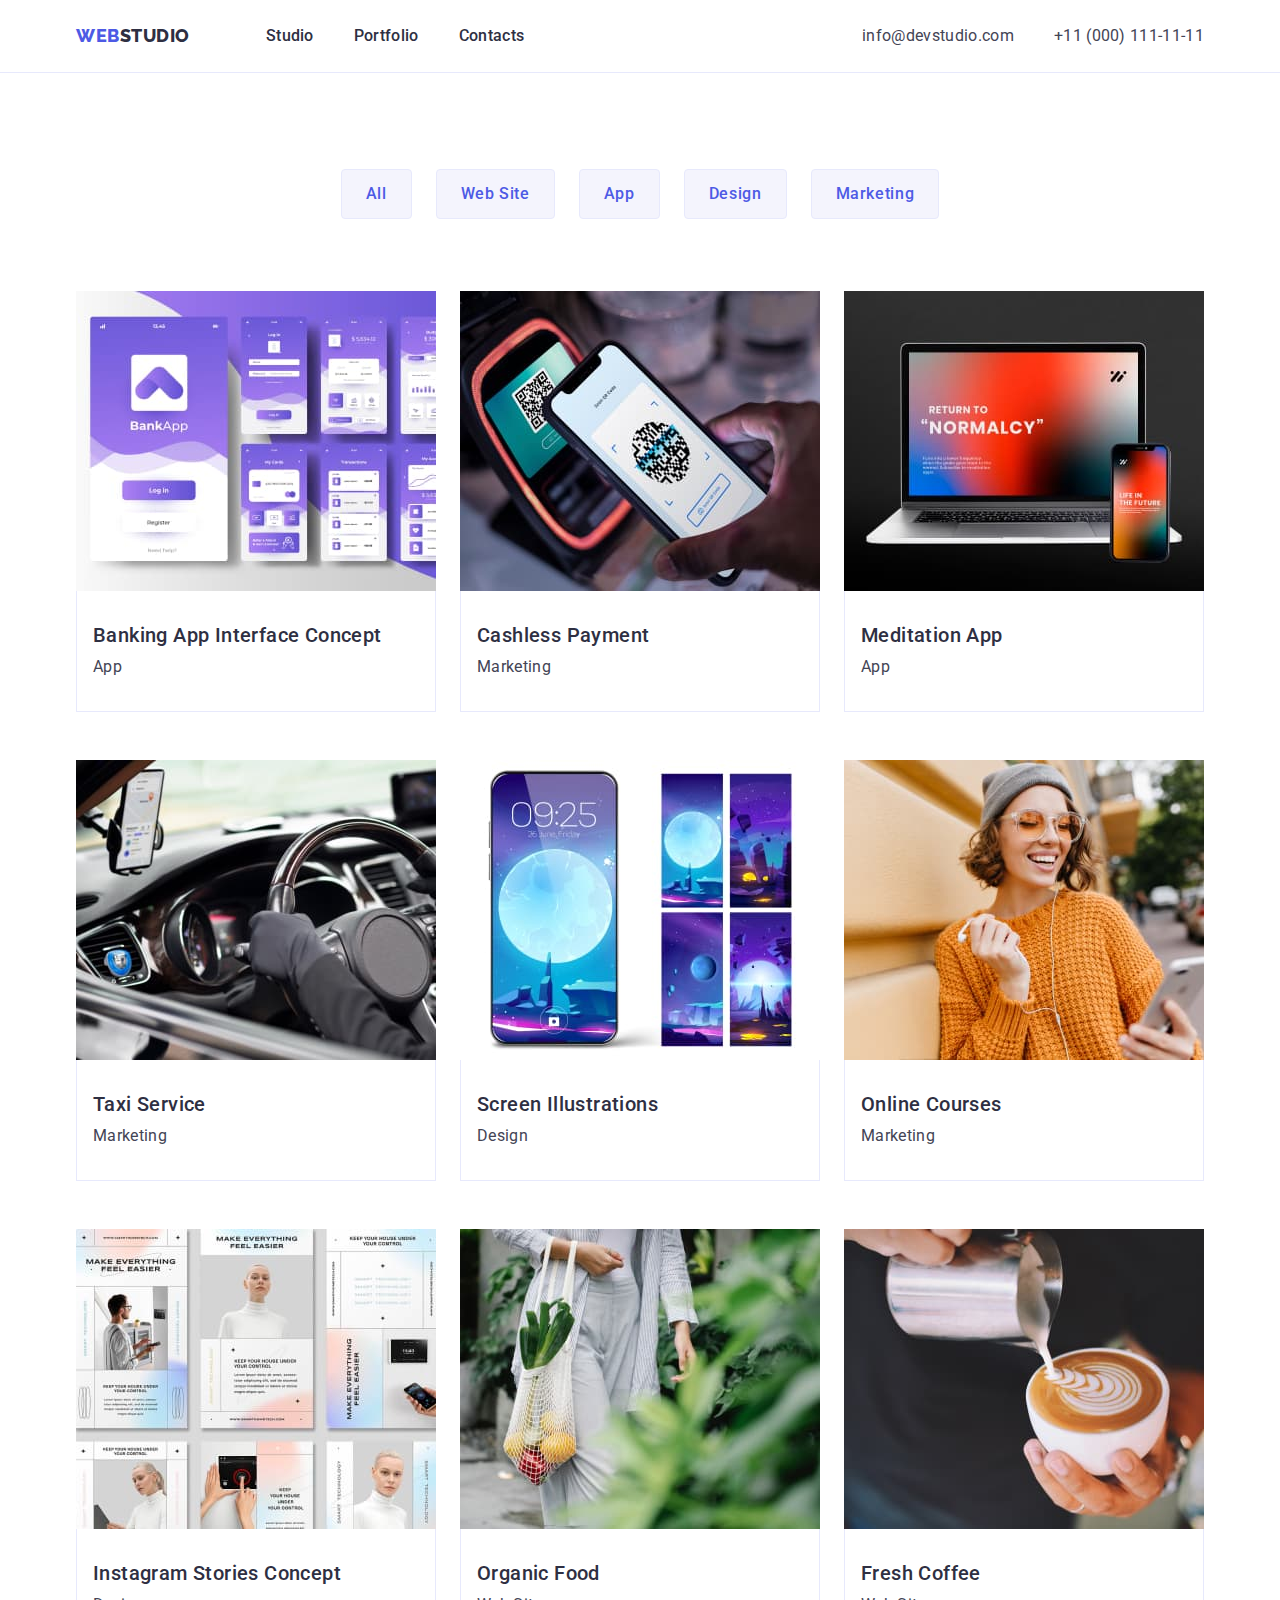
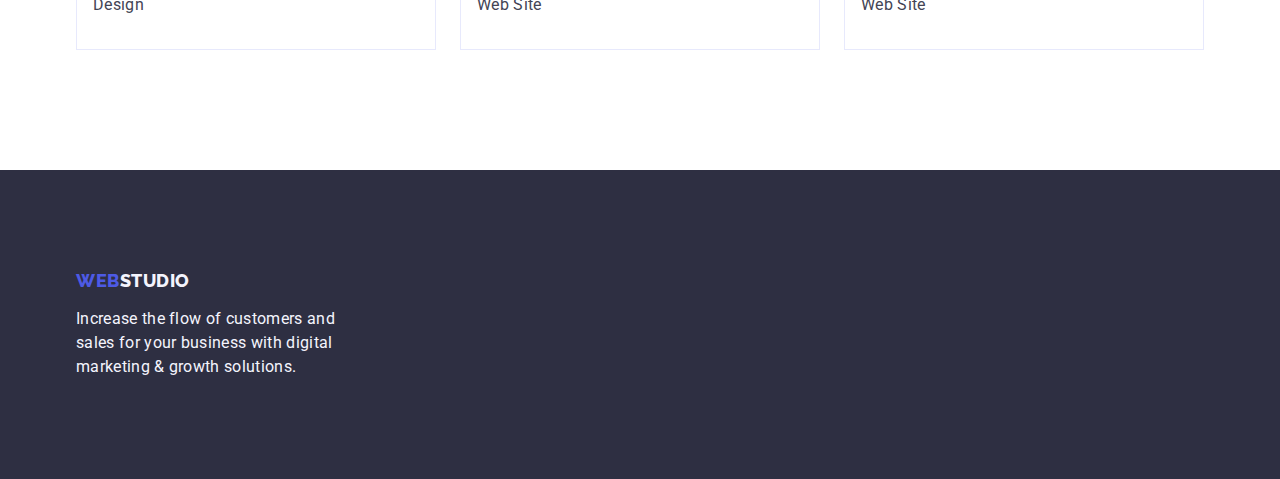
==== portfolio.html @ 114fa02d "Initial commit" ====
<!DOCTYPE html>
<html lang="en">
  <head>
    <meta charset="UTF-8" />
    <meta name="viewport" content="width=device-width, initial-scale=1.0" />
    <title>Portfolio</title>
    <link rel="preconnect" href="https://fonts.googleapis.com" />
    <link rel="preconnect" href="https://fonts.gstatic.com" crossorigin />
    <link
      href="https://fonts.googleapis.com/css2?family=Raleway:wght@800&family=Roboto:wght@400;500;700;900&display=swap"
      rel="stylesheet"
    />
    <link
      rel="stylesheet"
      href="https://cdn.jsdelivr.net/npm/modern-normalize@1.1.0/modern-normalize.min.css"
    />
    <link rel="stylesheet" href="./css/styles.css" />
  </head>

  <body>
    <header class="header">
      <div class="container">
        <nav class="header-nav">
          <a class="logo link" href="./index.html"
            >Web<span class="logo-studio">Studio</span></a
          >
          <ul class="menu-list list">
            <li class="header-list">
              <a class="menu-item link" href="./index.html">Studio</a>
            </li>
            <li class="header-list">
              <a class="menu-item link" href="./portfolio.html">Portfolio</a>
            </li>
            <li class="header-list">
              <a class="menu-item link" href="">Contacts</a>
            </li>
          </ul>
        </nav>
        <address class="address-link">
          <ul class="address-list list">
            <li>
              <a class="link-address link" href="mailto:info@devstudio.com"
                >info@devstudio.com</a
              >
            </li>
            <li>
              <a class="link-address link" href="tel:+110001111111"
                >+11 (000) 111-11-11</a
              >
            </li>
          </ul>
        </address>
      </div>
    </header>

    <main>
      <section class="cases">
        <div class="container">
          <h1 class="visually-hidden">Filter</h1>
          <ul class="cases-btn-list list">
            <li class="cases-btn-item">
              <button class="button-filter" type="button">All</button>
            </li>
            <li class="cases-btn-item">
              <button class="button-filter" type="button">Web Site</button>
            </li>
            <li class="cases-btn-item">
              <button class="button-filter" type="button">App</button>
            </li>
            <li class="cases-btn-item">
              <button class="button-filter" type="button">Design</button>
            </li>
            <li class="cases-btn-item">
              <button class="button-filter" type="button">Marketing</button>
            </li>
          </ul>
          <ul class="thumb-list list">
            <li class="thumb-item">
              <a class="link" href=""
                ><img
                  src="./images/banking_app.jpg"
                  alt="Banking App Interface Concept"
                  width="360"
                  height="300"
                  class="thumb"
                />
                <div class="thumb-text">
                  <h2 class="third-title">Banking App Interface Concept</h2>
                  <p class="description">App</p>
                </div>
              </a>
            </li>
            <li class="thumb-item">
              <a class="link" href="">
                <img
                  src="./images/cashless_payment.jpg"
                  alt="Cashless Payment"
                  width="360"
                  height="300"
                  class="thumb"
                />
                <div class="thumb-text">
                  <h2 class="third-title">Cashless Payment</h2>
                  <p class="description">Marketing</p>
                </div>
              </a>
            </li>
            <li class="thumb-item">
              <a class="link" href="">
                <img
                  src="./images/meditation_app.jpg"
                  alt="Meditation App"
                  width="360"
                  height="300"
                  class="thumb"
                />
                <div class="thumb-text">
                  <h2 class="third-title">Meditation App</h2>
                  <p class="description">App</p>
                </div>
              </a>
            </li>
            <li class="thumb-item">
              <a class="link" href="">
                <img
                  src="./images/taxi_service.jpg"
                  alt="Taxi Service"
                  width="360"
                  height="300"
                  class="thumb"
                />
                <div class="thumb-text">
                  <h2 class="third-title">Taxi Service</h2>
                  <p class="description">Marketing</p>
                </div>
              </a>
            </li>
            <li class="thumb-item">
              <a class="link" href="">
                <img
                  src="./images/screen_illustrator.jpg"
                  alt="Screen Illustrations"
                  width="360"
                  height="300"
                  class="thumb"
                />
                <div class="thumb-text">
                  <h2 class="third-title">Screen Illustrations</h2>
                  <p class="description">Design</p>
                </div>
              </a>
            </li>
            <li class="thumb-item">
              <a class="link" href="">
                <img
                  src="./images/online_courses.jpg"
                  alt="Online Courses"
                  width="360"
                  height="300"
                  class="thumb"
                />
                <div class="thumb-text">
                  <h2 class="third-title">Online Courses</h2>
                  <p class="description">Marketing</p>
                </div>
              </a>
            </li>
            <li class="thumb-item">
              <a class="link" href="">
                <img
                  src="./images/instagram_story.jpg"
                  alt="Instagram Stories Concept"
                  width="360"
                  height="300"
                  class="thumb"
                />
                <div class="thumb-text">
                  <h2 class="third-title">Instagram Stories Concept</h2>
                  <p class="description">Design</p>
                </div>
              </a>
            </li>
            <li class="thumb-item">
              <a class="link" href="">
                <img
                  src="./images/organic_food.jpg"
                  alt="Organic Food"
                  width="360"
                  height="300"
                  class="thumb"
                />
                <div class="thumb-text">
                  <h2 class="third-title">Organic Food</h2>
                  <p class="description">Web Site</p>
                </div>
              </a>
            </li>
            <li class="thumb-item">
              <a class="link" href="">
                <img
                  src="./images/fresh_coffee.jpg"
                  alt="Fresh Coffee"
                  width="360"
                  height="300"
                  class="thumb"
                />
                <div class="thumb-text">
                  <h2 class="third-title">Fresh Coffee</h2>
                  <p class="description">Web Site</p>
                </div>
              </a>
            </li>
          </ul>
        </div>
      </section>
    </main>

    <footer class="footer-section">
      <div class="container">
        <a class="footer-logo link" href="./index.html"
          >Web<span class="footer-logo-studio">Studio</span></a
        >
        <p class="footer-text">
          Increase the flow of customers and sales for your business with
          digital marketing & growth solutions.
        </p>
      </div>
    </footer>
  </body>
</html>
---- css/styles.css ----
:root {
  --primary-state: #4d5ae5;
  --secondary-state: #404bbf;
  --slate: #434455;
  --navyblue: #2e2f42;
  --white: #ffffff;
  --cloud: #f4f4fd;
}

h1,
h2,
h3,
h4,
h5,
h6,
p {
  margin-top: 0;
  margin-bottom: 0;
}

ul,
ol {
  margin-top: 0;
  margin-bottom: 0;
  padding-left: 0;
}

img {
  display: block;
}

body {
  font-family: Roboto, sans-serif;
  background-color: var(--white);
  color: var(--slate);
}

.visually-hidden {
  position: absolute;
  width: 1px;
  height: 1px;
  margin: -1px;
  border: 0;
  padding: 0;
  white-space: nowrap;
  clip-path: inset(100%);
  clip: rect(0 0 0 0);
  overflow: hidden;
}

.container {
  max-width: 1158px;
  width: 100%;
  padding-right: 15px;
  padding-left: 15px;
  margin: 0 auto;
}

.list {
  list-style: none;
}

.link {
  text-decoration: none;
}

.header {
  border-bottom: 1px solid #e7e9fc;
}

.logo {
  font-size: 18px;
  font-family: Raleway, sans-serif;
  font-weight: 800;
  line-height: 1.17;
  letter-spacing: 0.03em;
  text-transform: uppercase;
  color: var(--primary-state);
  margin-right: 76px;
}

.logo-studio {
  color: var(--navyblue);
}

.header .container {
  display: flex;
}

.header-nav {
  display: flex;
  align-items: center;
  margin-right: auto;
}

.menu-list {
  display: flex;
  gap: 40px;
}

.menu-item {
  display: flex;
  font-size: 16px;
  font-weight: 500;
  line-height: 1.5;
  letter-spacing: 0.02em;
  color: var(--navyblue);
  padding: 24px 0;
}

.address-list {
  display: flex;
  gap: 40px;
}

.menu-item:hover,
.menu-item:focus {
  color: var(--secondary-state);
}

.address-link {
  font-style: normal;
  display: flex;
  align-items: center;
}

.link-address {
  font-size: 16px;
  line-height: 1.5;
  letter-spacing: 0.02em;
  font-style: normal;
  color: inherit;
}

.link-address:hover,
.link-address:focus {
  color: var(--secondary-state);
}

.main-section {
  background-color: var(--navyblue);
  padding: 188px 0;
}

.main-title {
  color: var(--white);
  text-align: center;
  font-size: 56px;
  font-weight: 700;
  line-height: 1.07;
  letter-spacing: 0.02em;
  margin: 0 auto;
  max-width: 496px;
  margin-bottom: 48px;
}

.main-button {
  color: var(--white);
  font-size: 16px;
  font-weight: 500;
  line-height: 1.5;
  letter-spacing: 0.04em;
  background-color: var(--primary-state);
  cursor: pointer;
  border-radius: 4px;
  border: none;
  display: block;
  padding: 16px 32px;
  margin: 0 auto;
  min-width: 169px;
}

.main-button:hover,
.main-button:focus {
  background-color: var(--secondary-state);
}

.goal-section {
  padding: 120px 0;
}

.goal-list {
  display: flex;
  gap: 24px;
}

.goal-list-item {
  flex-basis: 264px;
}

.third-title {
  font-size: 20px;
  font-weight: 500;
  line-height: 1.2;
  letter-spacing: 0.02em;
  color: var(--navyblue);
  margin-bottom: 8px;
}

.description {
  font-size: 16px;
  line-height: 1.5;
  letter-spacing: 0.02em;
  color: var(--slate);
}

.results {
  padding-bottom: 120px;
}

.result-title {
  margin-bottom: 72px;
}

.results-list {
  display: flex;
  gap: 24px;
}

.results-list-item {
  width: calc((100% - 48px) / 3);
}

.second-title {
  color: var(--navyblue);
  text-align: center;
  font-size: 36px;
  font-weight: 700;
  line-height: 1.11;
  letter-spacing: 0.02em;
  text-transform: capitalize;
}

.team-section {
  background-color: var(--cloud);
  padding: 120px 0;
}

.team-title {
  margin-bottom: 72px;
}

.team-list {
  display: flex;
  gap: 24px;
}

.team-card {
  background-color: var(--white);
  border-radius: 0px 0px 4px 4px;
  box-shadow: 0px 2px 1px 0px rgba(46, 47, 66, 0.08),
    0px 1px 1px 0px rgba(46, 47, 66, 0.16),
    0px 1px 6px 0px rgba(46, 47, 66, 0.08);
  width: calc((100% - 72px) / 4);
}

.team-text {
  text-align: center;
  padding: 32px 16px;
}

.cases {
  padding-top: 96px;
  padding-bottom: 120px;
}

.cases-btn-list {
  display: flex;
  margin-bottom: 72px;
  gap: 24px;
  justify-content: center;
}

.button-filter {
  font-size: 16px;
  font-weight: 500;
  line-height: 1.5;
  letter-spacing: 0.04em;
  color: var(--primary-state);
  background-color: var(--cloud);
  cursor: pointer;
  padding: 12px 24px;
  border-radius: 4px;
  border: 1px solid var(--cornflower, #e7e9fc);
}

.button-filter:hover,
.button-filter:focus {
  color: var(--white);
  background-color: #404bbf;
  border: 1px solid transparent;
}

.thumb-list {
  display: flex;
  flex-wrap: wrap;
  gap: 48px 24px;
}

.thumb-item {
  width: calc((100% - 48px) / 3);
}

.thumb-text {
  padding: 32px 16px;
  border: 1px solid var(--cornflower, #e7e9fc);
  border-top: none;
}

.footer-section {
  background-color: var(--navyblue);
  padding: 100px 0;
}

.footer-logo {
  font-size: 18px;
  font-family: Raleway, sans-serif;
  font-weight: 800;
  line-height: 1.17;
  letter-spacing: 0.03em;
  text-transform: uppercase;
  color: var(--primary-state);
  display: inline-block;
  margin-bottom: 16px;
}

.footer-logo-studio {
  color: var(--cloud);
}

.footer-text {
  font-size: 16px;
  line-height: 1.5;
  letter-spacing: 0.02em;
  color: var(--cloud);
  max-width: 264px;
}
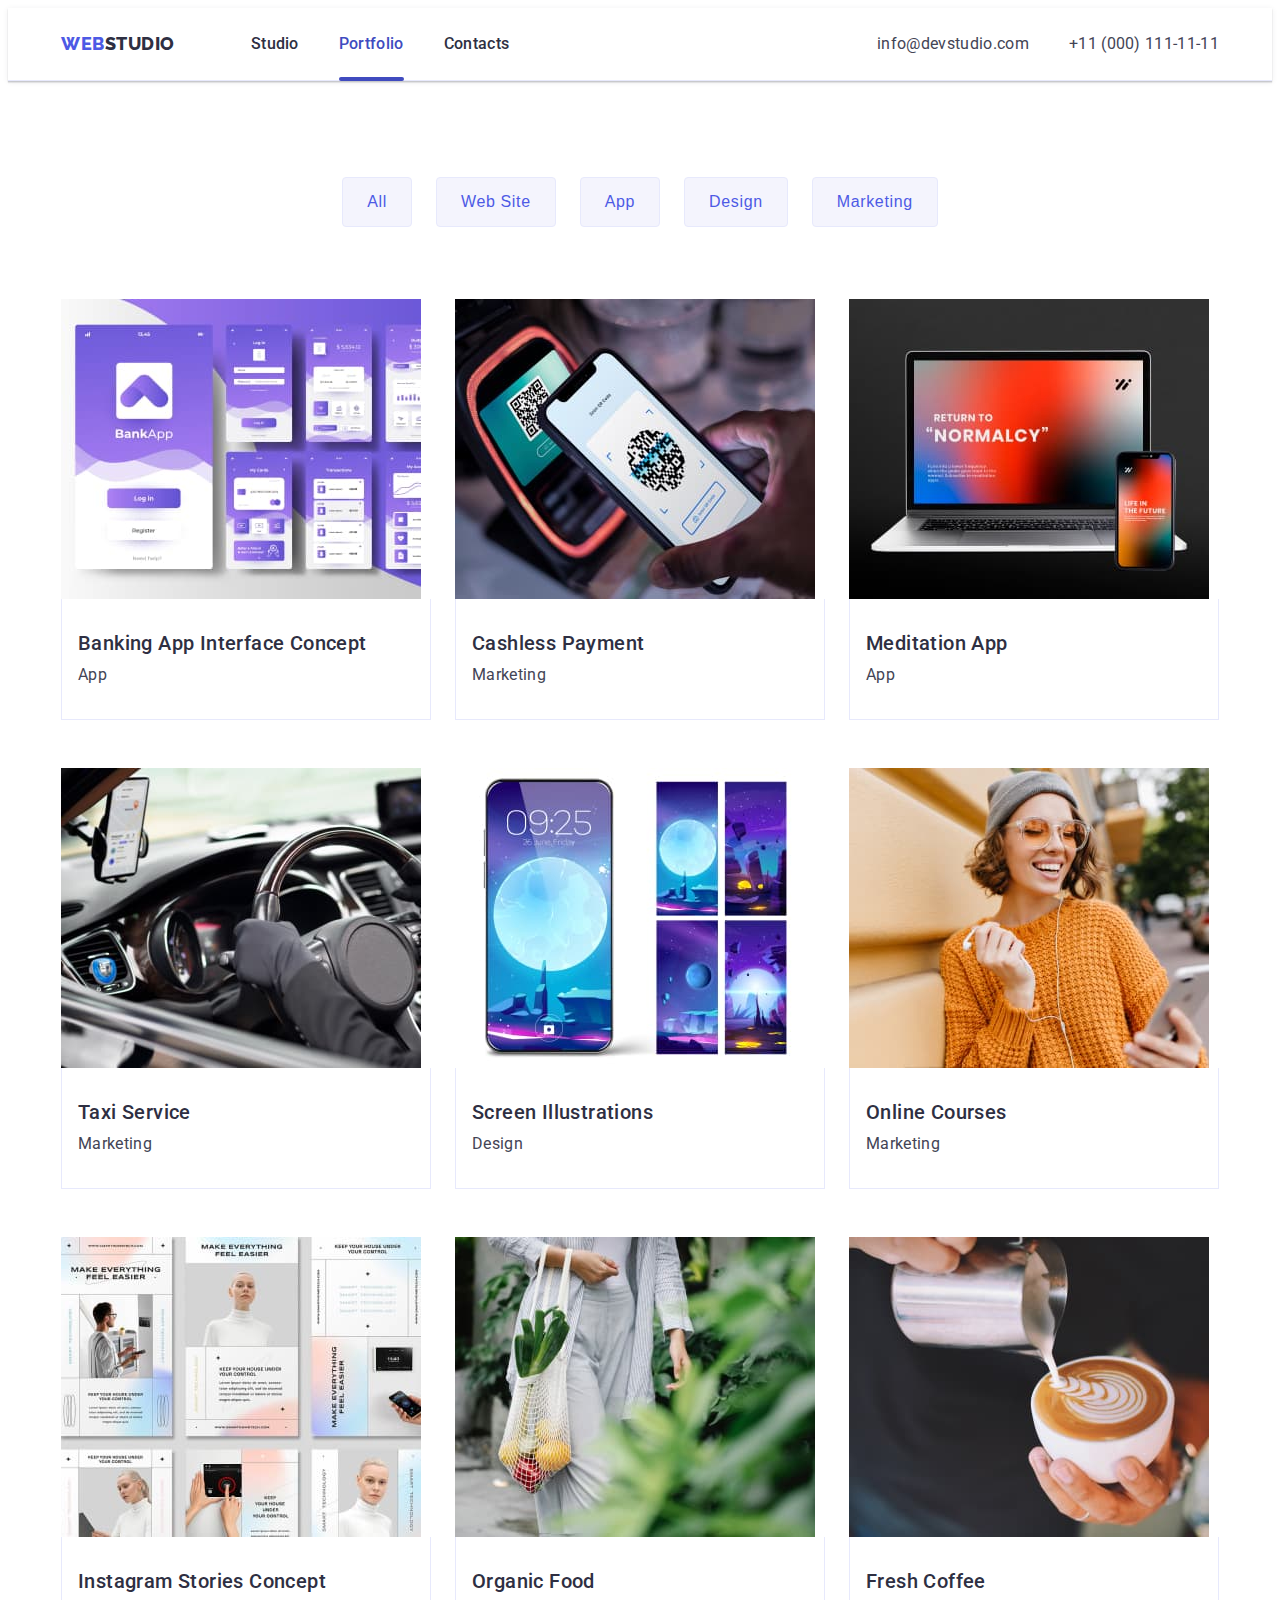
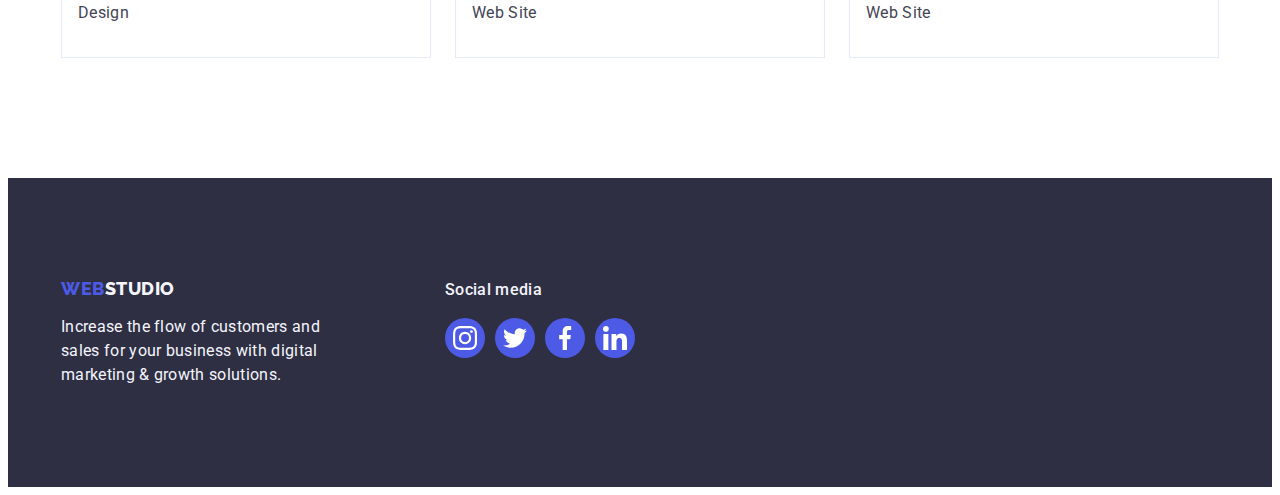
==== commit 59f04789: "Update project" ====
--- a/portfolio.html
+++ b/portfolio.html
@@ -12,7 +12,10 @@
     />
     <link
       rel="stylesheet"
-      href="https://cdn.jsdelivr.net/npm/modern-normalize@1.1.0/modern-normalize.min.css"
+      href="https://cdnjs.cloudflare.com/ajax/libs/modern-normalize/2.0.0/modern-normalize.min.css"
+      integrity="sha512-4xo8blKMVCiXpTaLzQSLSw3KFOVPWhm/TRtuPVc4WG6kUgjH6J03IBuG7JZPkcWMxJ5huwaBpOpnwYElP/m6wg=="
+      crossorigin="anonymous"
+      referrerpolicy="no-referrer"
     />
     <link rel="stylesheet" href="./css/styles.css" />
   </head>
@@ -29,7 +32,9 @@
               <a class="menu-item link" href="./index.html">Studio</a>
             </li>
             <li class="header-list">
-              <a class="menu-item link" href="./portfolio.html">Portfolio</a>
+              <a class="menu-item link current" href="./portfolio.html"
+                >Portfolio</a
+              >
             </li>
             <li class="header-list">
               <a class="menu-item link" href="">Contacts</a>
@@ -76,14 +81,21 @@
           </ul>
           <ul class="thumb-list list">
             <li class="thumb-item">
-              <a class="link" href=""
-                ><img
-                  src="./images/banking_app.jpg"
-                  alt="Banking App Interface Concept"
-                  width="360"
-                  height="300"
-                  class="thumb"
-                />
+              <a class="link" href="">
+                <div class="popup">
+                  <img
+                    src="./images/banking_app.jpg"
+                    alt="Banking App Interface Concept"
+                    width="360"
+                    height="300"
+                    class="thumb"
+                  />
+                  <p class="popup-text">
+                    14 Stylish and User-Friendly App Design Concepts · Task
+                    Manager App · Calorie Tracker App · Exotic Fruit Ecommerce
+                    App · Cloud Storage App
+                  </p>
+                </div>
                 <div class="thumb-text">
                   <h2 class="third-title">Banking App Interface Concept</h2>
                   <p class="description">App</p>
@@ -92,13 +104,20 @@
             </li>
             <li class="thumb-item">
               <a class="link" href="">
-                <img
-                  src="./images/cashless_payment.jpg"
-                  alt="Cashless Payment"
-                  width="360"
-                  height="300"
-                  class="thumb"
-                />
+                <div class="popup">
+                  <img
+                    src="./images/cashless_payment.jpg"
+                    alt="Cashless Payment"
+                    width="360"
+                    height="300"
+                    class="thumb"
+                  />
+                  <p class="popup-text">
+                    14 Stylish and User-Friendly App Design Concepts · Task
+                    Manager App · Calorie Tracker App · Exotic Fruit Ecommerce
+                    App · Cloud Storage App
+                  </p>
+                </div>
                 <div class="thumb-text">
                   <h2 class="third-title">Cashless Payment</h2>
                   <p class="description">Marketing</p>
@@ -107,13 +126,20 @@
             </li>
             <li class="thumb-item">
               <a class="link" href="">
-                <img
-                  src="./images/meditation_app.jpg"
-                  alt="Meditation App"
-                  width="360"
-                  height="300"
-                  class="thumb"
-                />
+                <div class="popup">
+                  <img
+                    src="./images/meditation_app.jpg"
+                    alt="Meditation App"
+                    width="360"
+                    height="300"
+                    class="thumb"
+                  />
+                  <p class="popup-text">
+                    14 Stylish and User-Friendly App Design Concepts · Task
+                    Manager App · Calorie Tracker App · Exotic Fruit Ecommerce
+                    App · Cloud Storage App
+                  </p>
+                </div>
                 <div class="thumb-text">
                   <h2 class="third-title">Meditation App</h2>
                   <p class="description">App</p>
@@ -122,13 +148,20 @@
             </li>
             <li class="thumb-item">
               <a class="link" href="">
-                <img
-                  src="./images/taxi_service.jpg"
-                  alt="Taxi Service"
-                  width="360"
-                  height="300"
-                  class="thumb"
-                />
+                <div class="popup">
+                  <img
+                    src="./images/taxi_service.jpg"
+                    alt="Taxi Service"
+                    width="360"
+                    height="300"
+                    class="thumb"
+                  />
+                  <p class="popup-text">
+                    14 Stylish and User-Friendly App Design Concepts · Task
+                    Manager App · Calorie Tracker App · Exotic Fruit Ecommerce
+                    App · Cloud Storage App
+                  </p>
+                </div>
                 <div class="thumb-text">
                   <h2 class="third-title">Taxi Service</h2>
                   <p class="description">Marketing</p>
@@ -137,13 +170,20 @@
             </li>
             <li class="thumb-item">
               <a class="link" href="">
-                <img
-                  src="./images/screen_illustrator.jpg"
-                  alt="Screen Illustrations"
-                  width="360"
-                  height="300"
-                  class="thumb"
-                />
+                <div class="popup">
+                  <img
+                    src="./images/screen_illustrator.jpg"
+                    alt="Screen Illustrations"
+                    width="360"
+                    height="300"
+                    class="thumb"
+                  />
+                  <p class="popup-text">
+                    14 Stylish and User-Friendly App Design Concepts · Task
+                    Manager App · Calorie Tracker App · Exotic Fruit Ecommerce
+                    App · Cloud Storage App
+                  </p>
+                </div>
                 <div class="thumb-text">
                   <h2 class="third-title">Screen Illustrations</h2>
                   <p class="description">Design</p>
@@ -152,13 +192,20 @@
             </li>
             <li class="thumb-item">
               <a class="link" href="">
-                <img
-                  src="./images/online_courses.jpg"
-                  alt="Online Courses"
-                  width="360"
-                  height="300"
-                  class="thumb"
-                />
+                <div class="popup">
+                  <img
+                    src="./images/online_courses.jpg"
+                    alt="Online Courses"
+                    width="360"
+                    height="300"
+                    class="thumb"
+                  />
+                  <p class="popup-text">
+                    14 Stylish and User-Friendly App Design Concepts · Task
+                    Manager App · Calorie Tracker App · Exotic Fruit Ecommerce
+                    App · Cloud Storage App
+                  </p>
+                </div>
                 <div class="thumb-text">
                   <h2 class="third-title">Online Courses</h2>
                   <p class="description">Marketing</p>
@@ -167,13 +214,20 @@
             </li>
             <li class="thumb-item">
               <a class="link" href="">
-                <img
-                  src="./images/instagram_story.jpg"
-                  alt="Instagram Stories Concept"
-                  width="360"
-                  height="300"
-                  class="thumb"
-                />
+                <div class="popup">
+                  <img
+                    src="./images/instagram_story.jpg"
+                    alt="Instagram Stories Concept"
+                    width="360"
+                    height="300"
+                    class="thumb"
+                  />
+                  <p class="popup-text">
+                    14 Stylish and User-Friendly App Design Concepts · Task
+                    Manager App · Calorie Tracker App · Exotic Fruit Ecommerce
+                    App · Cloud Storage App
+                  </p>
+                </div>
                 <div class="thumb-text">
                   <h2 class="third-title">Instagram Stories Concept</h2>
                   <p class="description">Design</p>
@@ -182,13 +236,20 @@
             </li>
             <li class="thumb-item">
               <a class="link" href="">
-                <img
-                  src="./images/organic_food.jpg"
-                  alt="Organic Food"
-                  width="360"
-                  height="300"
-                  class="thumb"
-                />
+                <div class="popup">
+                  <img
+                    src="./images/organic_food.jpg"
+                    alt="Organic Food"
+                    width="360"
+                    height="300"
+                    class="thumb"
+                  />
+                  <p class="popup-text">
+                    14 Stylish and User-Friendly App Design Concepts · Task
+                    Manager App · Calorie Tracker App · Exotic Fruit Ecommerce
+                    App · Cloud Storage App
+                  </p>
+                </div>
                 <div class="thumb-text">
                   <h2 class="third-title">Organic Food</h2>
                   <p class="description">Web Site</p>
@@ -197,13 +258,20 @@
             </li>
             <li class="thumb-item">
               <a class="link" href="">
-                <img
-                  src="./images/fresh_coffee.jpg"
-                  alt="Fresh Coffee"
-                  width="360"
-                  height="300"
-                  class="thumb"
-                />
+                <div class="popup">
+                  <img
+                    src="./images/fresh_coffee.jpg"
+                    alt="Fresh Coffee"
+                    width="360"
+                    height="300"
+                    class="thumb"
+                  />
+                  <p class="popup-text">
+                    14 Stylish and User-Friendly App Design Concepts · Task
+                    Manager App · Calorie Tracker App · Exotic Fruit Ecommerce
+                    App · Cloud Storage App
+                  </p>
+                </div>
                 <div class="thumb-text">
                   <h2 class="third-title">Fresh Coffee</h2>
                   <p class="description">Web Site</p>
@@ -217,13 +285,48 @@
 
     <footer class="footer-section">
       <div class="container">
-        <a class="footer-logo link" href="./index.html"
-          >Web<span class="footer-logo-studio">Studio</span></a
-        >
-        <p class="footer-text">
-          Increase the flow of customers and sales for your business with
-          digital marketing & growth solutions.
-        </p>
+        <div class="footer-item-title">
+          <a class="footer-logo link" href="./index.html"
+            >Web<span class="footer-logo-studio">Studio</span></a
+          >
+          <p class="footer-text">
+            Increase the flow of customers and sales for your business with
+            digital marketing & growth solutions.
+          </p>
+        </div>
+        <div class="footer-social">
+          <p class="footer-text text-options">Social media</p>
+          <ul class="footer-svg-list list">
+            <li class="footer-svg-item team-svg-item">
+              <a class="link" href="https://www.instagram.com/" target="_blank">
+                <svg class="icon" width="24px" height="24px">
+                  <use href="./images/symbol-defs.svg#instagram"></use>
+                </svg>
+              </a>
+            </li>
+            <li class="footer-svg-item team-svg-item">
+              <a class="link" href="https://twitter.com/" target="_blank">
+                <svg class="icon" width="24px" height="24px">
+                  <use href="./images/symbol-defs.svg#twitter"></use>
+                </svg>
+              </a>
+            </li>
+            <li class="footer-svg-item team-svg-item">
+              <a class="link" href="https://www.facebook.com" target="_blank">
+                <svg class="icon" width="24px" height="24px">
+                  <use href="./images/symbol-defs.svg#facebook"></use>
+                </svg>
+              </a>
+            </li>
+            <li class="footer-svg-item team-svg-item">
+              <a class="link" href="https://www.linkedin.com/" target="_blank">
+                <svg class="icon" width="24px" height="24px">
+                  <use href="./images/symbol-defs.svg#linkedin"></use>
+                </svg>
+              </a>
+            </li>
+          </ul>
+        </div>
       </div>
     </footer>
   </body>
--- a/css/styles.css
+++ b/css/styles.css
@@ -66,6 +66,10 @@
 
 .header {
   border-bottom: 1px solid #e7e9fc;
+  background: var(--white, #fff);
+  box-shadow: 0px 1px 6px 0px rgba(46, 47, 66, 0.08),
+    0px 1px 1px 0px rgba(46, 47, 66, 0.16),
+    0px 2px 1px 0px rgba(46, 47, 66, 0.08);
 }
 
 .logo {
@@ -106,11 +110,8 @@
   letter-spacing: 0.02em;
   color: var(--navyblue);
   padding: 24px 0;
-}
-
-.address-list {
-  display: flex;
-  gap: 40px;
+  position: relative;
+  transition: 250ms cubic-bezier(0.4, 0, 0.2, 1);
 }
 
 .menu-item:hover,
@@ -118,6 +119,26 @@
   color: var(--secondary-state);
 }
 
+.current {
+  color: var(--secondary-state);
+}
+
+.current::after {
+  width: 100%;
+  height: 4px;
+  display: block;
+  border-radius: 2px;
+  background-color: var(--secondary-state);
+  content: "";
+  bottom: -1px;
+  position: absolute;
+}
+
+.address-list {
+  display: flex;
+  gap: 40px;
+}
+
 .address-link {
   font-style: normal;
   display: flex;
@@ -130,6 +151,7 @@
   letter-spacing: 0.02em;
   font-style: normal;
   color: inherit;
+  transition: 250ms cubic-bezier(0.4, 0, 0.2, 1);
 }
 
 .link-address:hover,
@@ -137,9 +159,17 @@
   color: var(--secondary-state);
 }
 
-.main-section {
+.main-section .container {
+  max-width: 1440px;
   background-color: var(--navyblue);
   padding: 188px 0;
+  background-image: linear-gradient(
+      rgba(46, 47, 66, 0.7),
+      rgba(46, 47, 66, 0.7)
+    ),
+    url(/images/people-office.jpg);
+  background-repeat: no-repeat;
+  background-position: 50% 50%;
 }
 
 .main-title {
@@ -168,6 +198,8 @@
   padding: 16px 32px;
   margin: 0 auto;
   min-width: 169px;
+  box-shadow: 0px 4px 4px 0px rgba(0, 0, 0, 0.15);
+  transition: 250ms cubic-bezier(0.4, 0, 0.2, 1);
 }
 
 .main-button:hover,
@@ -184,8 +216,19 @@
   gap: 24px;
 }
 
+.goal-svg {
+  display: flex;
+  width: 264px;
+  height: 112px;
+  justify-content: center;
+  align-items: center;
+  border-radius: 4px;
+  background: var(--cloud, #f4f4fd);
+  margin-bottom: 8px;
+}
+
 .goal-list-item {
-  flex-basis: 264px;
+  width: calc((100% - 24px * 3) / 4);
 }
 
 .third-title {
@@ -259,6 +302,64 @@
   padding: 32px 16px;
 }
 
+.team-svg-list {
+  margin-top: 8px;
+  display: flex;
+  gap: 24px;
+  justify-content: center;
+  align-items: center;
+}
+
+.team-svg-item .link {
+  display: flex;
+  width: 40px;
+  height: 40px;
+  border-radius: 50%;
+  background-color: var(--primary-state);
+  justify-content: center;
+  align-items: center;
+  transition: 250ms cubic-bezier(0.4, 0, 0.2, 1);
+}
+
+.team-card:is(:hover, :focus) .link {
+  background-color: var(--secondary-state);
+}
+
+.team-svg-item {
+  width: calc((100% - 24px * 3) / 4);
+}
+
+.team-svg-item .icon {
+  fill: var(--white);
+}
+
+.customers {
+  padding: 120px 0;
+}
+
+.customers-list {
+  margin-top: 72px;
+  display: flex;
+  gap: 24px;
+  justify-content: center;
+}
+
+.customers-item {
+  display: flex;
+  padding: 16px 32px;
+  border-radius: 4px;
+  border: 1px solid #8e8f99;
+  width: calc((100% - 24px * 5) / 6);
+  fill: #8e8f99;
+  transition: 250ms cubic-bezier(0.4, 0, 0.2, 1);
+}
+
+.customers-item:hover,
+.customers-item:focus {
+  fill: var(--secondary-state);
+  border: 1px solid var(--secondary-state);
+}
+
 .cases {
   padding-top: 96px;
   padding-bottom: 120px;
@@ -282,6 +383,8 @@
   padding: 12px 24px;
   border-radius: 4px;
   border: 1px solid var(--cornflower, #e7e9fc);
+  border-radius: 4px;
+  transition: 250ms cubic-bezier(0.4, 0, 0.2, 1);
 }
 
 .button-filter:hover,
@@ -289,12 +392,22 @@
   color: var(--white);
   background-color: #404bbf;
   border: 1px solid transparent;
+  box-shadow: 0px 2px 2px 0px rgba(0, 0, 0, 0.12),
+    0px 2px 1px 0px rgba(0, 0, 0, 0.08), 0px 3px 1px 0px rgba(0, 0, 0, 0.1);
 }
 
 .thumb-list {
   display: flex;
   flex-wrap: wrap;
   gap: 48px 24px;
+  transition: 250ms cubic-bezier(0.4, 0, 0.2, 1);
+}
+
+.thumb-item:hover,
+.thumb-item:focus {
+  box-shadow: 0px 6px 1px 0px rgba(46, 47, 66, 0.08),
+    0px 1px 1px 0px rgba(46, 47, 66, 0.16),
+    0px 1px 6px 0px rgba(46, 47, 66, 0.08);
 }
 
 .thumb-item {
@@ -307,9 +420,38 @@
   border-top: none;
 }
 
+.popup {
+  position: relative;
+  overflow: hidden;
+}
+
+.thumb-item .link:is(:hover, :focus) .popup-text {
+  transform: translateY(0);
+}
+
+.popup-text {
+  font-size: 16px;
+  font-style: normal;
+  line-height: 1.5;
+  letter-spacing: 0.02em;
+  background-color: var(--primary-state);
+  color: var(--cloud);
+  position: absolute;
+  top: 0;
+  left: 0;
+  height: 100%;
+  padding: 40px 32px 164px 32px;
+  transform: translateY(100%);
+  transition: 250ms cubic-bezier(0.4, 0, 0.2, 1);
+}
+
 .footer-section {
   background-color: var(--navyblue);
   padding: 100px 0;
+}
+
+.footer-section .container {
+  display: flex;
 }
 
 .footer-logo {
@@ -328,6 +470,11 @@
   color: var(--cloud);
 }
 
+.text-options {
+  font-weight: 500;
+  margin-bottom: 16px;
+}
+
 .footer-text {
   font-size: 16px;
   line-height: 1.5;
@@ -335,3 +482,69 @@
   color: var(--cloud);
   max-width: 264px;
 }
+
+.footer-item-title {
+  margin-right: 120px;
+}
+
+.footer-svg-list {
+  display: flex;
+  gap: 16px;
+}
+
+.footer-svg-item .link {
+  transition: 250ms cubic-bezier(0.4, 0, 0.2, 1);
+}
+
+.footer-svg-item .link:hover,
+.footer-svg-item .link:focus {
+  background-color: #31d0aa;
+}
+
+.backdrop.is-hidden {
+  visibility: hidden;
+  pointer-events: none;
+  opacity: 0;
+}
+
+.backdrop {
+  position: fixed;
+  top: 0;
+  left: 0;
+  width: 100%;
+  height: 100%;
+  background-color: rgba(46, 47, 66, 0.4);
+  display: flex;
+  justify-content: center;
+  align-items: center;
+}
+
+.modal {
+  display: flex;
+  justify-content: flex-end;
+  padding: 24px;
+  width: 408px;
+  height: 584px;
+  border-radius: 4px;
+  background: #fcfcfc;
+  box-shadow: 0px 2px 1px 0px rgba(0, 0, 0, 0.2),
+    0px 1px 3px 0px rgba(0, 0, 0, 0.12), 0px 1px 1px 0px rgba(0, 0, 0, 0.14);
+}
+
+.close-btn {
+  display: flex;
+  justify-content: center;
+  align-items: center;
+  width: 24px;
+  height: 24px;
+  fill: var(--navyblue);
+  border-radius: 50%;
+  border: 1px solid rgba(0, 0, 0, 0.1);
+  background-color: #e7e9fc;
+}
+
+.close-btn:is(:hover, :focus) {
+  fill: var(--white);
+  background-color: var(--secondary-state);
+  border: none;
+}
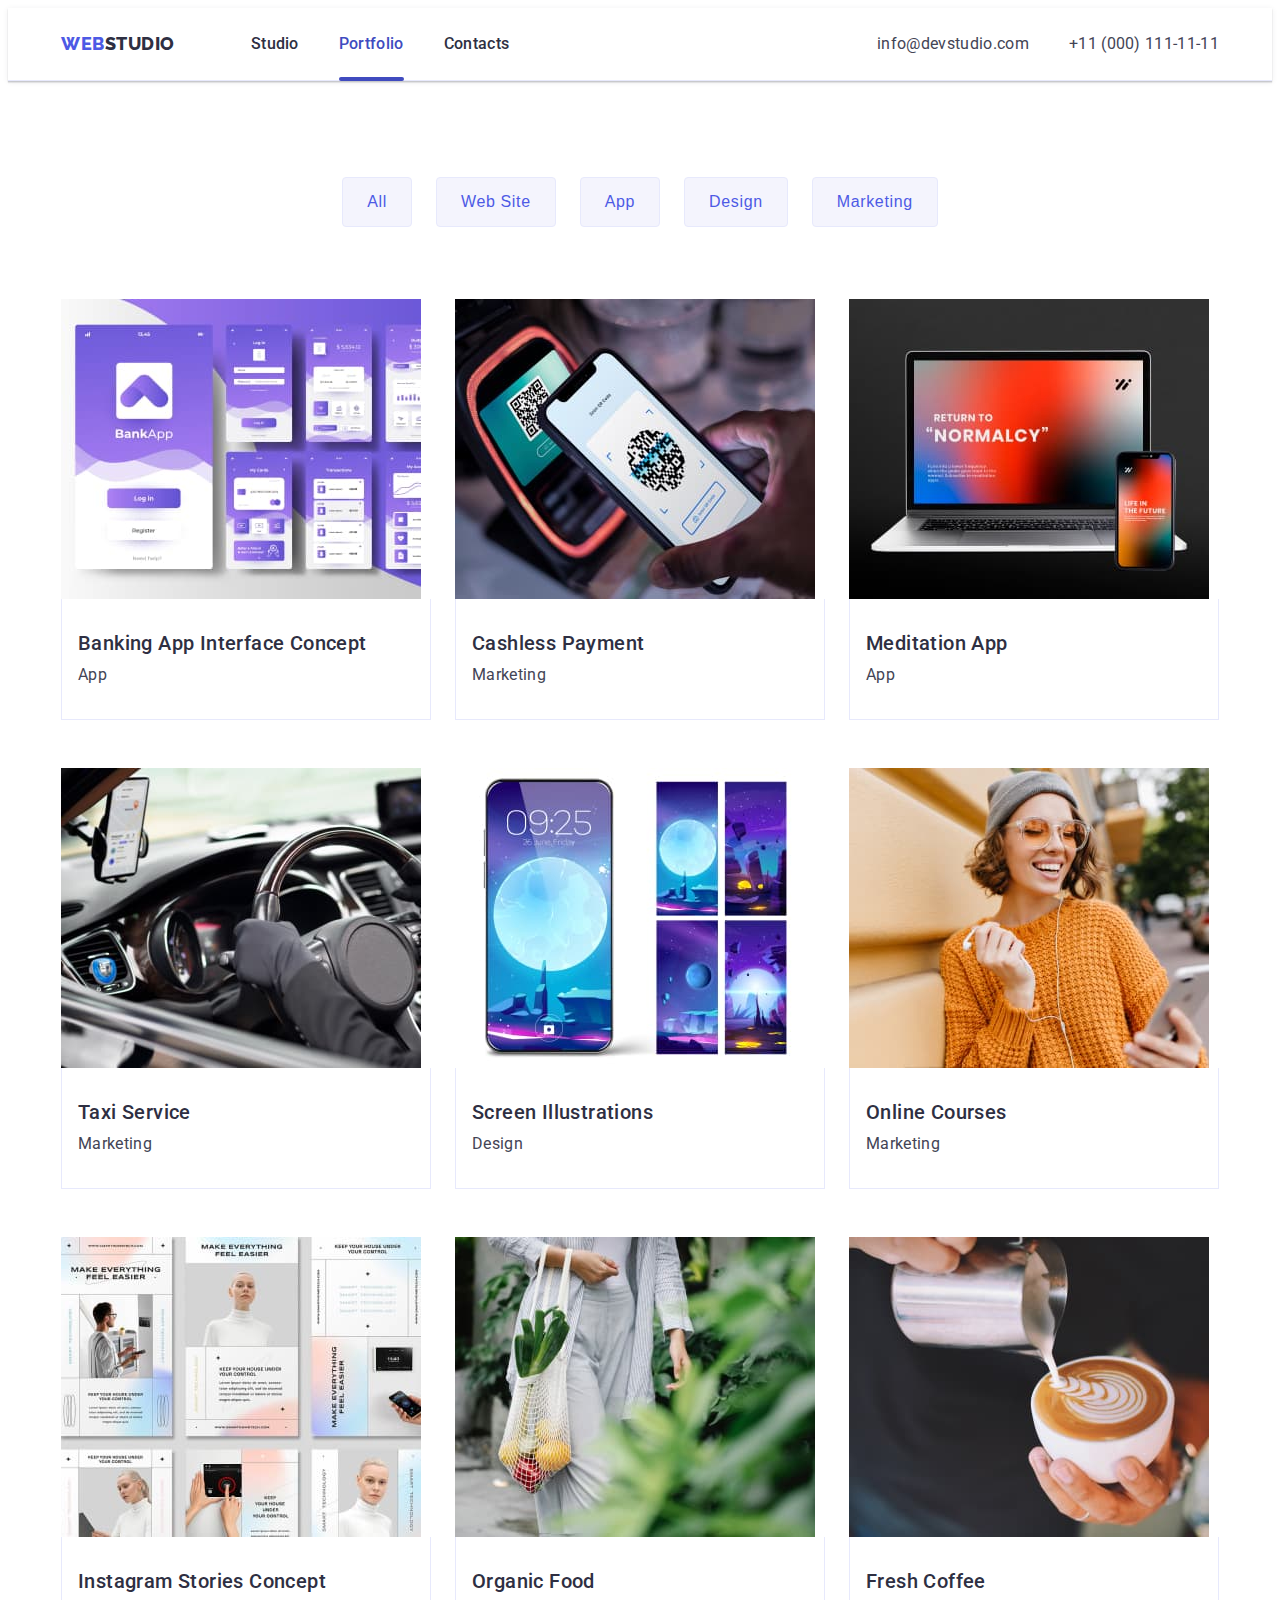
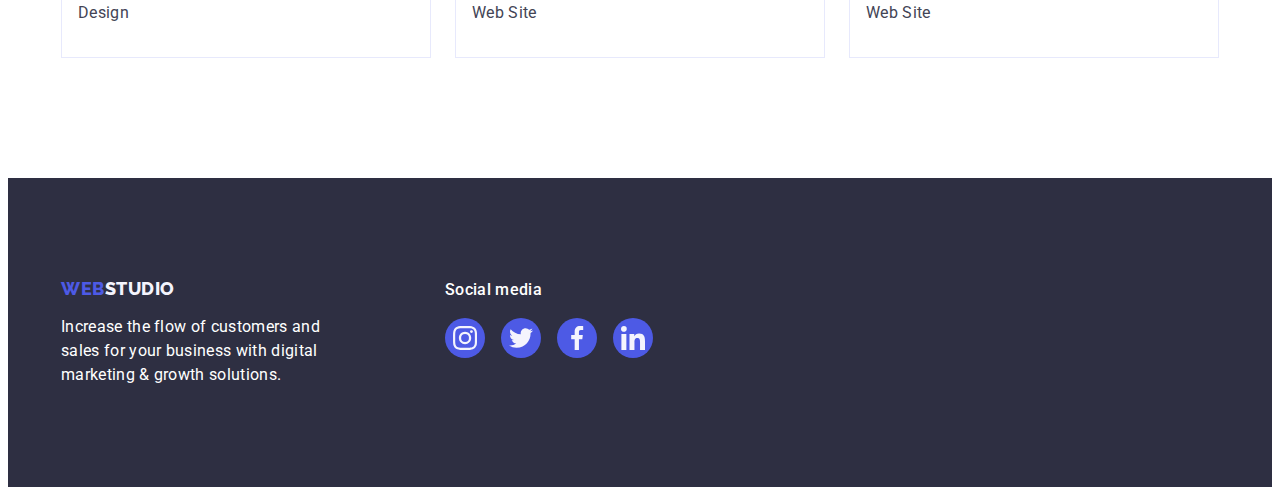
==== commit 091a5dac: "Update project #2" ====
--- a/portfolio.html
+++ b/portfolio.html
@@ -300,28 +300,28 @@
             <li class="footer-svg-item team-svg-item">
               <a class="link" href="https://www.instagram.com/" target="_blank">
                 <svg class="icon" width="24px" height="24px">
-                  <use href="./images/symbol-defs.svg#instagram"></use>
+                  <use href="./images/icons.svg#instagram"></use>
                 </svg>
               </a>
             </li>
             <li class="footer-svg-item team-svg-item">
               <a class="link" href="https://twitter.com/" target="_blank">
                 <svg class="icon" width="24px" height="24px">
-                  <use href="./images/symbol-defs.svg#twitter"></use>
+                  <use href="./images/icons.svg#twitter"></use>
                 </svg>
               </a>
             </li>
             <li class="footer-svg-item team-svg-item">
               <a class="link" href="https://www.facebook.com" target="_blank">
                 <svg class="icon" width="24px" height="24px">
-                  <use href="./images/symbol-defs.svg#facebook"></use>
+                  <use href="./images/icons.svg#facebook"></use>
                 </svg>
               </a>
             </li>
             <li class="footer-svg-item team-svg-item">
               <a class="link" href="https://www.linkedin.com/" target="_blank">
                 <svg class="icon" width="24px" height="24px">
-                  <use href="./images/symbol-defs.svg#linkedin"></use>
+                  <use href="./images/icons.svg#linkedin"></use>
                 </svg>
               </a>
             </li>
--- a/css/styles.css
+++ b/css/styles.css
@@ -111,7 +111,7 @@
   color: var(--navyblue);
   padding: 24px 0;
   position: relative;
-  transition: 250ms cubic-bezier(0.4, 0, 0.2, 1);
+  transition: color 250ms cubic-bezier(0.4, 0, 0.2, 1);
 }
 
 .menu-item:hover,
@@ -151,7 +151,7 @@
   letter-spacing: 0.02em;
   font-style: normal;
   color: inherit;
-  transition: 250ms cubic-bezier(0.4, 0, 0.2, 1);
+  transition: color 250ms cubic-bezier(0.4, 0, 0.2, 1);
 }
 
 .link-address:hover,
@@ -159,7 +159,8 @@
   color: var(--secondary-state);
 }
 
-.main-section .container {
+.main-section {
+  margin: 0 auto;
   max-width: 1440px;
   background-color: var(--navyblue);
   padding: 188px 0;
@@ -169,7 +170,8 @@
     ),
     url(/images/people-office.jpg);
   background-repeat: no-repeat;
-  background-position: 50% 50%;
+  background-position: center;
+  background-size: cover;
 }
 
 .main-title {
@@ -199,7 +201,7 @@
   margin: 0 auto;
   min-width: 169px;
   box-shadow: 0px 4px 4px 0px rgba(0, 0, 0, 0.15);
-  transition: 250ms cubic-bezier(0.4, 0, 0.2, 1);
+  transition: background-color 250ms cubic-bezier(0.4, 0, 0.2, 1);
 }
 
 .main-button:hover,
@@ -299,7 +301,7 @@
 
 .team-text {
   text-align: center;
-  padding: 32px 16px;
+  padding: 32px 0px;
 }
 
 .team-svg-list {
@@ -318,46 +320,56 @@
   background-color: var(--primary-state);
   justify-content: center;
   align-items: center;
-  transition: 250ms cubic-bezier(0.4, 0, 0.2, 1);
+  transition: background-color 250ms cubic-bezier(0.4, 0, 0.2, 1);
 }
 
 .team-card:is(:hover, :focus) .link {
   background-color: var(--secondary-state);
 }
 
-.team-svg-item {
-  width: calc((100% - 24px * 3) / 4);
-}
-
 .team-svg-item .icon {
-  fill: var(--white);
+  fill: var(--cloud);
 }
 
 .customers {
   padding: 120px 0;
 }
 
+.customers .second-title {
+  margin-bottom: 72px;
+}
+
 .customers-list {
-  margin-top: 72px;
   display: flex;
   gap: 24px;
   justify-content: center;
 }
 
 .customers-item {
-  display: flex;
-  padding: 16px 32px;
+  height: 88px;
+  width: calc((100% - 24px * 5) / 6);
+}
+
+.customers-link {
+  width: 100%;
+  height: 100%;
   border-radius: 4px;
   border: 1px solid #8e8f99;
-  width: calc((100% - 24px * 5) / 6);
-  fill: #8e8f99;
-  transition: 250ms cubic-bezier(0.4, 0, 0.2, 1);
-}
-
-.customers-item:hover,
-.customers-item:focus {
-  fill: var(--secondary-state);
-  border: 1px solid var(--secondary-state);
+  display: flex;
+  align-items: center;
+  justify-content: center;
+  color: #8e8f99;
+  transition: color 250ms cubic-bezier(0.4, 0, 0.2, 1);
+}
+
+.customers-link .icon {
+  fill: currentColor;
+}
+
+.customers-link:hover,
+.customers-link:focus {
+  color: var(--secondary-state);
+  border-color: var(--secondary-state);
 }
 
 .cases {
@@ -384,7 +396,10 @@
   border-radius: 4px;
   border: 1px solid var(--cornflower, #e7e9fc);
   border-radius: 4px;
-  transition: 250ms cubic-bezier(0.4, 0, 0.2, 1);
+  transition: color 250ms cubic-bezier(0.4, 0, 0.2, 1),
+    background-color 250ms cubic-bezier(0.4, 0, 0.2, 1),
+    border-color 250ms cubic-bezier(0.4, 0, 0.2, 1),
+    box-shadow 250ms cubic-bezier(0.4, 0, 0.2, 1);
 }
 
 .button-filter:hover,
@@ -400,11 +415,9 @@
   display: flex;
   flex-wrap: wrap;
   gap: 48px 24px;
-  transition: 250ms cubic-bezier(0.4, 0, 0.2, 1);
-}
-
-.thumb-item:hover,
-.thumb-item:focus {
+}
+
+.thumb-item .link:hover {
   box-shadow: 0px 6px 1px 0px rgba(46, 47, 66, 0.08),
     0px 1px 1px 0px rgba(46, 47, 66, 0.16),
     0px 1px 6px 0px rgba(46, 47, 66, 0.08);
@@ -412,11 +425,16 @@
 
 .thumb-item {
   width: calc((100% - 48px) / 3);
+  transition: box-shadow 250ms cubic-bezier(0.4, 0, 0.2, 1);
+}
+
+.thumb-item .link {
+  display: block;
 }
 
 .thumb-text {
   padding: 32px 16px;
-  border: 1px solid var(--cornflower, #e7e9fc);
+  border: 1px solid #e7e9fc;
   border-top: none;
 }
 
@@ -435,14 +453,14 @@
   line-height: 1.5;
   letter-spacing: 0.02em;
   background-color: var(--primary-state);
-  color: var(--cloud);
+  color: var(--white);
   position: absolute;
   top: 0;
   left: 0;
   height: 100%;
-  padding: 40px 32px 164px 32px;
+  padding: 40px 32px;
   transform: translateY(100%);
-  transition: 250ms cubic-bezier(0.4, 0, 0.2, 1);
+  transition: transform 250ms cubic-bezier(0.4, 0, 0.2, 1);
 }
 
 .footer-section {
@@ -452,6 +470,7 @@
 
 .footer-section .container {
   display: flex;
+  align-items: baseline;
 }
 
 .footer-logo {
@@ -479,7 +498,7 @@
   font-size: 16px;
   line-height: 1.5;
   letter-spacing: 0.02em;
-  color: var(--cloud);
+  color: var(--white);
   max-width: 264px;
 }
 
@@ -492,8 +511,28 @@
   gap: 16px;
 }
 
+.footer-svg-item {
+  display: flex;
+  width: 40px;
+  height: 40px;
+}
+
 .footer-svg-item .link {
-  transition: 250ms cubic-bezier(0.4, 0, 0.2, 1);
+  border-radius: 50%;
+  background-color: var(--primary-state);
+  display: flex;
+  justify-content: center;
+  align-items: center;
+  height: 100%;
+  width: 100%;
+}
+
+.footer-svg-item .icon {
+  fill: var(--cloud);
+}
+
+.footer-svg-item .link {
+  transition: background-color 250ms cubic-bezier(0.4, 0, 0.2, 1);
 }
 
 .footer-svg-item .link:hover,
@@ -514,33 +553,44 @@
   width: 100%;
   height: 100%;
   background-color: rgba(46, 47, 66, 0.4);
-  display: flex;
-  justify-content: center;
-  align-items: center;
+  transition: opacity 250ms cubic-bezier(0.4, 0, 0.2, 1),
+    visibility 250ms cubic-bezier(0.4, 0, 0.2, 1);
 }
 
 .modal {
-  display: flex;
-  justify-content: flex-end;
-  padding: 24px;
+  position: absolute;
+  top: 50%;
+  left: 50%;
   width: 408px;
-  height: 584px;
+  min-height: 584px;
   border-radius: 4px;
   background: #fcfcfc;
   box-shadow: 0px 2px 1px 0px rgba(0, 0, 0, 0.2),
     0px 1px 3px 0px rgba(0, 0, 0, 0.12), 0px 1px 1px 0px rgba(0, 0, 0, 0.14);
+  transition: transform 250ms cubic-bezier(0.4, 0, 0.2, 1);
 }
 
 .close-btn {
   display: flex;
   justify-content: center;
   align-items: center;
+  position: absolute;
+  top: 24px;
+  right: 24px;
   width: 24px;
   height: 24px;
+  padding: 0;
+  cursor: pointer;
   fill: var(--navyblue);
   border-radius: 50%;
   border: 1px solid rgba(0, 0, 0, 0.1);
   background-color: #e7e9fc;
+  transition: background-color 250ms cubic-bezier(0.4, 0, 0.2, 1),
+    border 250ms cubic-bezier(0.4, 0, 0.2, 1);
+}
+
+.close-btn-svg {
+  transition: fill 250ms cubic-bezier(0.4, 0, 0.2, 1);
 }
 
 .close-btn:is(:hover, :focus) {
